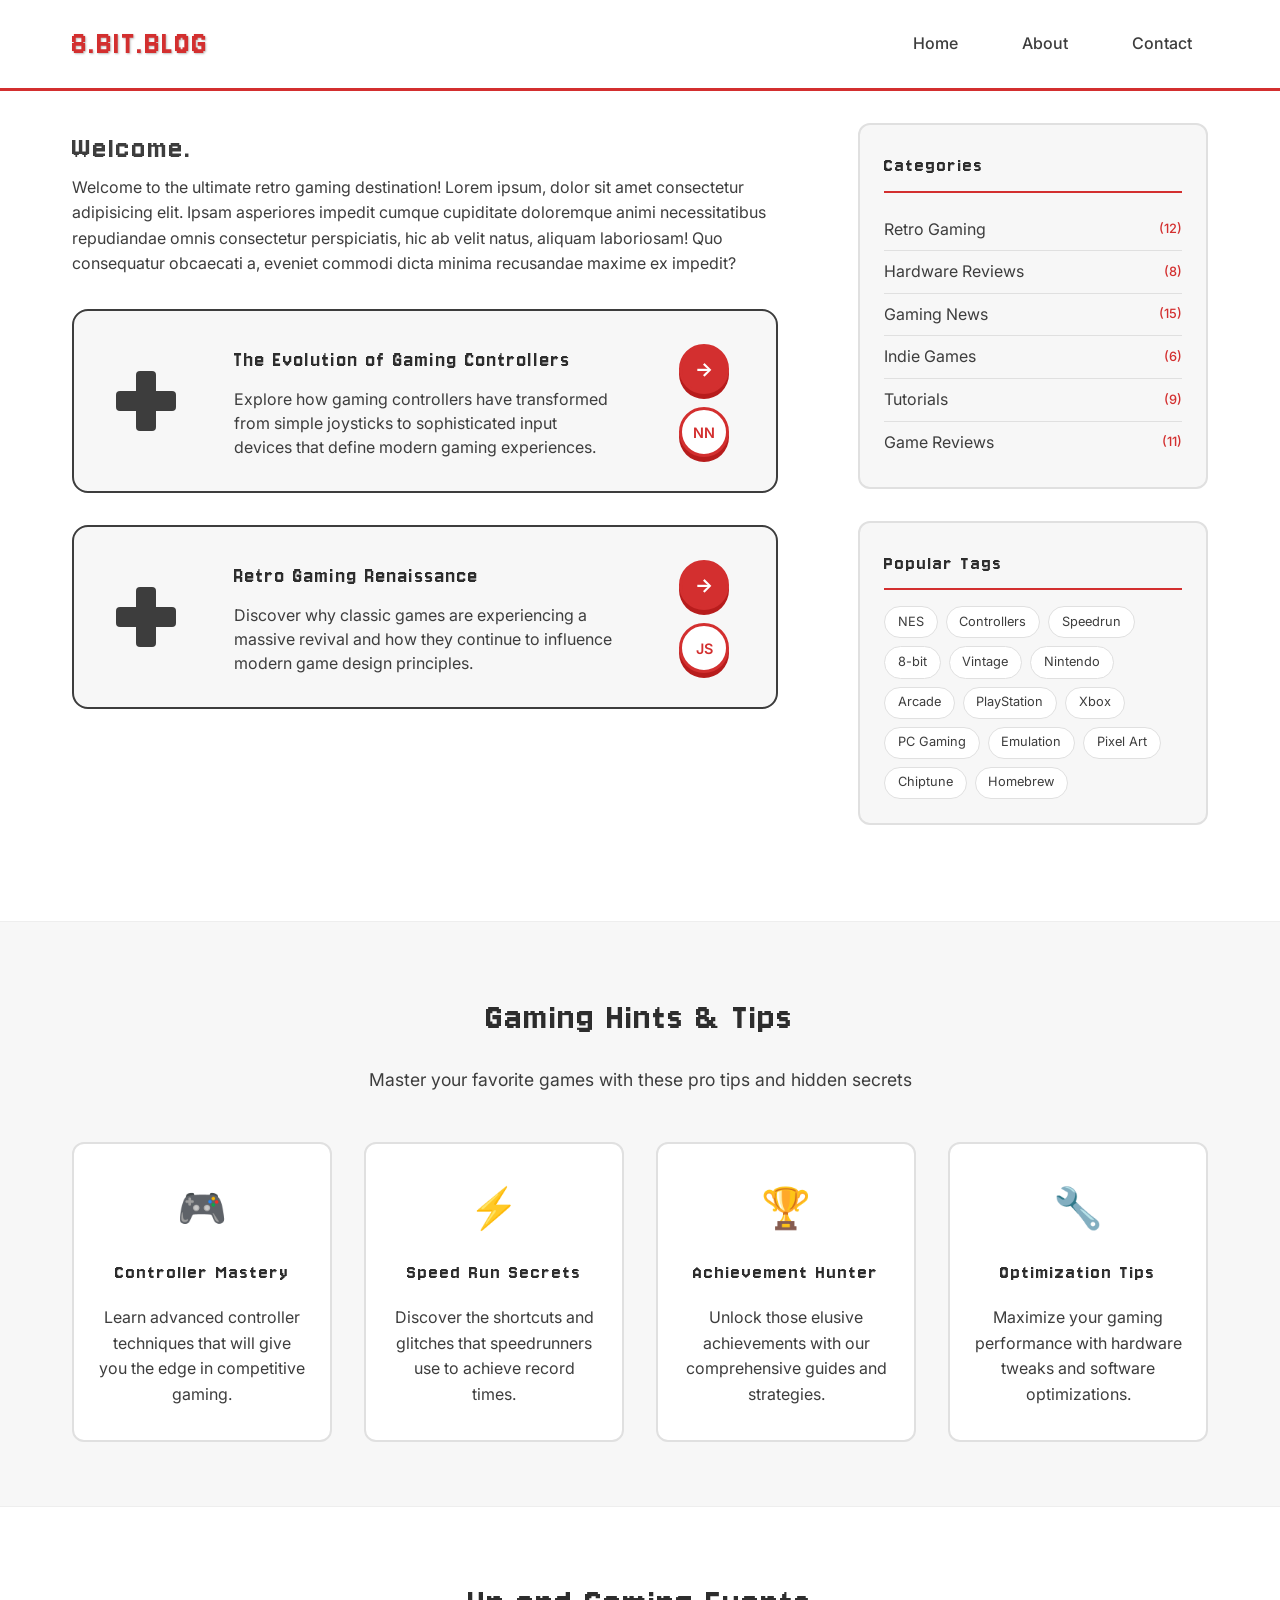
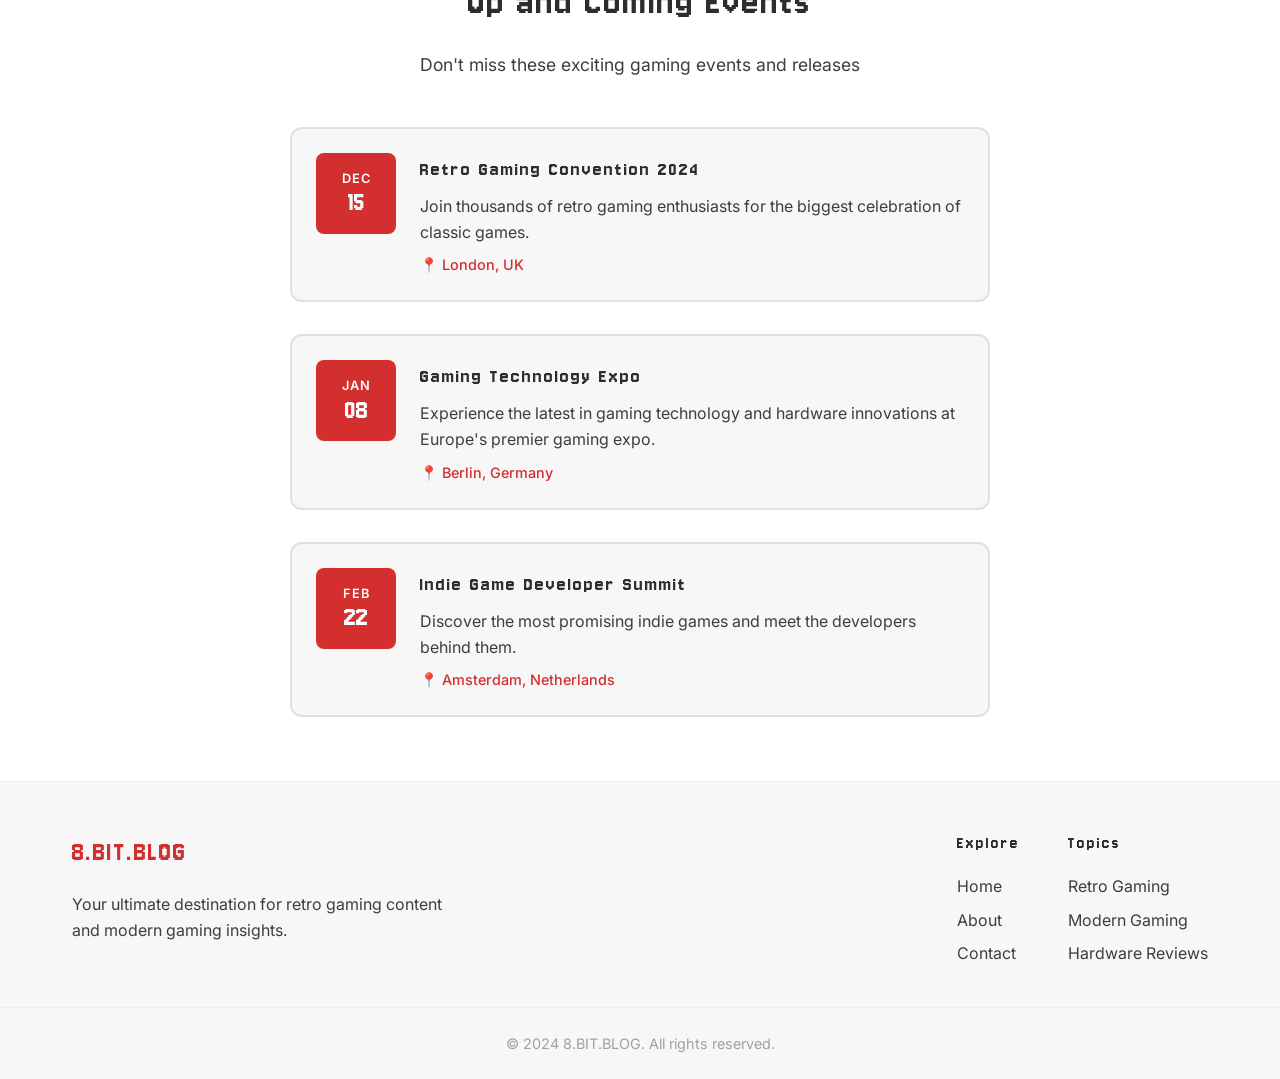
==== index.html @ d715e7f8 "add initial structure and pages" ====
<html lang="en">
  <head>
    <meta charset="UTF-8" />
    <meta name="viewport" content="width=device-width, initial-scale=1.0" />
    <title>8.BIT.BLOG - Nostalgic Gaming Experience</title>
    <link rel="stylesheet" href="assets/styles.css" />
  </head>
  <body>
    <nav class="navbar">
      <div class="nav-container">
        <a href="index.html" class="nav-logo">8.BIT.BLOG</a>
        <ul class="nav-links">
          <li><a href="index.html">Home</a></li>
          <li><a href="about.html">About</a></li>
          <li><a href="contact.html">Contact</a></li>
        </ul>
      </div>
    </nav>

    <div class="content">
      <div class="main-layout">
        <!-- Left Column - Blog Content -->
        <div class="blog-section">
          <h1>Welcome.</h1>
          <p>
            Welcome to the ultimate retro gaming destination! Lorem ipsum, dolor
            sit amet consectetur adipisicing elit. Ipsam asperiores impedit
            cumque cupiditate doloremque animi necessitatibus repudiandae omnis
            consectetur perspiciatis, hic ab velit natus, aliquam laboriosam!
            Quo consequatur obcaecati a, eveniet commodi dicta minima recusandae
            maxime ex impedit?
          </p>

          <!-- NES Gamepad Card Template -->
          <div class="gamepad-card">
            <div class="card-left">
              <div class="dpad">
                <div class="dpad-vertical"></div>
                <div class="dpad-horizontal"></div>
              </div>
            </div>

            <div class="card-content">
              <h3>The Evolution of Gaming Controllers</h3>
              <p>
                Explore how gaming controllers have transformed from simple
                joysticks to sophisticated input devices that define modern
                gaming experiences.
              </p>
            </div>

            <div class="card-right">
              <div class="action-buttons">
                <button class="action-btn read-more" title="Read More">
                  <span class="arrow">→</span>
                </button>
                <button class="action-btn author-btn" title="Author">
                  <span class="initials">NN</span>
                </button>
              </div>
            </div>
          </div>

          <!-- Second Card -->
          <div class="gamepad-card">
            <div class="card-left">
              <div class="dpad">
                <div class="dpad-vertical"></div>
                <div class="dpad-horizontal"></div>
              </div>
            </div>

            <div class="card-content">
              <h3>Retro Gaming Renaissance</h3>
              <p>
                Discover why classic games are experiencing a massive revival
                and how they continue to influence modern game design
                principles.
              </p>
            </div>

            <div class="card-right">
              <div class="action-buttons">
                <button class="action-btn read-more" title="Read More">
                  <span class="arrow">→</span>
                </button>
                <button class="action-btn author-btn" title="Author">
                  <span class="initials">JS</span>
                </button>
              </div>
            </div>
          </div>
        </div>
        <!-- End of Left Column -->

        <!-- Right Column - Tags and Categories -->
        <div class="sidebar-section">
          <!-- Categories -->
          <div class="sidebar-widget">
            <h3>Categories</h3>
            <ul class="category-list">
              <li><a href="#" class="category-item">Retro Gaming <span class="count">(12)</span></a></li>
              <li><a href="#" class="category-item">Hardware Reviews <span class="count">(8)</span></a></li>
              <li><a href="#" class="category-item">Gaming News <span class="count">(15)</span></a></li>
              <li><a href="#" class="category-item">Indie Games <span class="count">(6)</span></a></li>
              <li><a href="#" class="category-item">Tutorials <span class="count">(9)</span></a></li>
              <li><a href="#" class="category-item">Game Reviews <span class="count">(11)</span></a></li>
            </ul>
          </div>

          <!-- Tags -->
          <div class="sidebar-widget">
            <h3>Popular Tags</h3>
            <div class="tag-cloud">
              <a href="#" class="tag">NES</a>
              <a href="#" class="tag">Controllers</a>
              <a href="#" class="tag">Speedrun</a>
              <a href="#" class="tag">8-bit</a>
              <a href="#" class="tag">Vintage</a>
              <a href="#" class="tag">Nintendo</a>
              <a href="#" class="tag">Arcade</a>
              <a href="#" class="tag">PlayStation</a>
              <a href="#" class="tag">Xbox</a>
              <a href="#" class="tag">PC Gaming</a>
              <a href="#" class="tag">Emulation</a>
              <a href="#" class="tag">Pixel Art</a>
              <a href="#" class="tag">Chiptune</a>
              <a href="#" class="tag">Homebrew</a>
            </div>
          </div>

        </div>
      </div>
    </div>

    <!-- Gaming Hints Section - Full Width -->
    <div class="hints-section">
      <div class="hints-container">
        <h2>Gaming Hints & Tips</h2>
        <p class="hints-subtitle">
          Master your favorite games with these pro tips and hidden secrets
        </p>

        <div class="hints-grid">
          <div class="hint-card">
            <div class="hint-icon">🎮</div>
            <h3>Controller Mastery</h3>
            <p>
              Learn advanced controller techniques that will give you the edge
              in competitive gaming.
            </p>
          </div>

          <div class="hint-card">
            <div class="hint-icon">⚡</div>
            <h3>Speed Run Secrets</h3>
            <p>
              Discover the shortcuts and glitches that speedrunners use to
              achieve record times.
            </p>
          </div>

          <div class="hint-card">
            <div class="hint-icon">🏆</div>
            <h3>Achievement Hunter</h3>
            <p>
              Unlock those elusive achievements with our comprehensive guides
              and strategies.
            </p>
          </div>

          <div class="hint-card">
            <div class="hint-icon">🔧</div>
            <h3>Optimization Tips</h3>
            <p>
              Maximize your gaming performance with hardware tweaks and software
              optimizations.
            </p>
          </div>
        </div>
      </div>
    </div>

    <!-- Up and Coming Events Section -->
    <div class="events-section">
      <div class="events-container">
        <h2>Up and Coming Events</h2>
        <p class="events-subtitle">Don't miss these exciting gaming events and releases</p>
        
        <div class="events-timeline">
          <div class="event-item">
            <div class="event-date">
              <span class="month">DEC</span>
              <span class="day">15</span>
            </div>
            <div class="event-content">
              <h3>Retro Gaming Convention 2024</h3>
              <p>Join thousands of retro gaming enthusiasts for the biggest celebration of classic games.</p>
              <span class="event-location">📍 London, UK</span>
            </div>
          </div>
          
          <div class="event-item">
            <div class="event-date">
              <span class="month">JAN</span>
              <span class="day">08</span>
            </div>
            <div class="event-content">
              <h3>Gaming Technology Expo</h3>
              <p>Experience the latest in gaming technology and hardware innovations at Europe's premier gaming expo.</p>
              <span class="event-location">📍 Berlin, Germany</span>
            </div>
          </div>
          
          <div class="event-item">
            <div class="event-date">
              <span class="month">FEB</span>
              <span class="day">22</span>
            </div>
            <div class="event-content">
              <h3>Indie Game Developer Summit</h3>
              <p>Discover the most promising indie games and meet the developers behind them.</p>
              <span class="event-location">📍 Amsterdam, Netherlands</span>
            </div>
          </div>
        </div>
      </div>
    </div>

    <footer class="footer">
      <div class="footer-container">
        <div class="footer-brand">
          <h3>8.BIT.BLOG</h3>
          <p>
            Your ultimate destination for retro gaming content and modern gaming
            insights.
          </p>
        </div>

        <div class="footer-links">
          <div class="footer-section">
            <h4>Explore</h4>
            <ul>
              <li><a href="index.html">Home</a></li>
              <li><a href="about.html">About</a></li>
              <li><a href="contact.html">Contact</a></li>
            </ul>
          </div>

          <div class="footer-section">
            <h4>Topics</h4>
            <ul>
              <li><a href="#">Retro Gaming</a></li>
              <li><a href="#">Modern Gaming</a></li>
              <li><a href="#">Hardware Reviews</a></li>
            </ul>
          </div>
        </div>
      </div>

      <div class="footer-bottom">
        <p>&copy; 2024 8.BIT.BLOG. All rights reserved.</p>
      </div>
    </footer>
  </body>
</html>
---- assets/styles.css ----
/* Import fonts from Google Fonts */
@import url("https://fonts.googleapis.com/css2?family=Jersey+10&family=Inter:wght@300;400;500;600&display=swap");

/* Retro Gaming Color Scheme - Inspired by classic NES gamepad */
:root {
  --retro-dark: #2d2d2d;
  --retro-grey: #3d3d3d;
  --retro-light: #f7f7f7;
  --retro-red: #d32f2f;
  --retro-white: #ffffff;
  --retro-shadow: rgba(42, 42, 42, 0.3);
  --retro-letter-spacing: 2px;
}

/* Global styles */
* {
  margin: 0;
  padding: 0;
  box-sizing: border-box;
}
body {
  font-family: "Inter", sans-serif;
  background: var(--retro-white);
  min-height: 100vh;
  color: var(--retro-grey);
  line-height: 1.6;
}
/* Headings */
h1,
h2,
h3,
h4,
h5,
h6 {
  font-weight: normal;
  font-family: "Jersey 10", cursive;
  letter-spacing: var(--retro-letter-spacing);
}

/* Navbar styling */
.navbar {
  background: var(--retro-white);
  border-bottom: 3px solid var(--retro-red);
}

.nav-container {
  max-width: 1200px;
  margin: 0 auto;
  display: flex;
  justify-content: space-between;
  align-items: center;
  padding: 1rem 2rem;
}

.nav-logo {
  font-size: 2.2rem;
  color: var(--retro-red);
  text-decoration: none;
  text-shadow: 1px 1px 2px var(--retro-shadow);
  font-weight: normal;
  font-family: "Jersey 10", cursive;
  letter-spacing: var(--retro-letter-spacing);
}

.nav-links {
  display: flex;
  list-style: none;
  gap: 2rem;
}

.nav-links a {
  color: var(--retro-grey);
  text-decoration: none;
  font-family: "Inter", sans-serif;
  font-weight: 500;
  padding: 0.5rem 1rem;
  transition: all 0.1s ease;
}

.nav-links a:hover {
  color: var(--retro-red);
}

/* Main title styling */
.main-title {
  text-align: center;
  padding: 3rem 2rem;
  background: rgba(255, 255, 255, 0.1);
  margin: 2rem auto;
  max-width: 800px;
  border-radius: 12px;
  border: 3px solid var(--retro-dark);
  box-shadow: 0 8px 16px var(--retro-shadow);
}

.main-title h1 {
  font-size: 3.5rem;
  color: var(--retro-white);
  text-shadow: 3px 3px 0px var(--retro-red);
  margin-bottom: 1rem;
  font-family: "Jersey 10", cursive;
  letter-spacing: 2px;
}

.main-title .subtitle {
  font-size: 1.2rem;
  color: var(--retro-light);
  font-weight: 500;
  text-transform: uppercase;
  letter-spacing: 1px;
}

/* Content area styling */
.content {
  max-width: 1200px;
  margin: 0 auto;
  padding: 2rem;
}

.content p {
  font-family: "Inter", sans-serif;
  font-weight: 400;
  margin-bottom: 1rem;
}

/* Main Layout - Two Column */
.main-layout {
  display: grid;
  grid-template-columns: 1fr 350px;
  gap: 5rem;
  align-items: start;
}

.blog-section {
  min-width: 0; /* Prevents grid overflow */
}

/* Sidebar Section */
.sidebar-section {
  display: flex;
  flex-direction: column;
  gap: 2rem;
}

.sidebar-widget {
  background: var(--retro-light);
  border: 2px solid #e0e0e0;
  border-radius: 12px;
  padding: 1.5rem;
}

.sidebar-widget h3 {
  color: var(--retro-dark);
  margin-bottom: 1rem;
  font-size: 1.3rem;
  border-bottom: 2px solid var(--retro-red);
  padding-bottom: 0.5rem;
}

/* Categories */
.category-list {
  list-style: none;
  padding: 0;
  margin: 0;
}

.category-list li {
  border-bottom: 1px solid #e0e0e0;
  padding: 0.5rem 0;
}

.category-list li:last-child {
  border-bottom: none;
}

.category-item {
  font-family: 'Inter', sans-serif;
  color: var(--retro-grey);
  text-decoration: none;
  display: flex;
  justify-content: space-between;
  align-items: center;
  transition: color 0.2s ease;
}

.category-item:hover {
  color: var(--retro-red);
}

.count {
  font-size: 0.8rem;
  color: var(--retro-red);
  font-weight: 500;
}

/* Tag Cloud */
.tag-cloud {
  display: flex;
  flex-wrap: wrap;
  gap: 0.5rem;
}

.tag {
  font-family: 'Inter', sans-serif;
  background: var(--retro-white);
  color: var(--retro-grey);
  padding: 0.3rem 0.8rem;
  border-radius: 20px;
  text-decoration: none;
  font-size: 0.8rem;
  border: 1px solid #e0e0e0;
  transition: all 0.2s ease;
}

.tag:hover {
  background: var(--retro-red);
  color: var(--retro-white);
  border-color: var(--retro-red);
}


/* About Page Specific Styles */
.about-topics {
  margin: 2rem 0;
}

.topic-item {
  background: var(--retro-light);
  border: 2px solid #e0e0e0;
  border-radius: 12px;
  padding: 1.5rem;
  margin-bottom: 1rem;
  transition: all 0.3s ease;
}

.topic-item:hover {
  border-color: var(--retro-red);
  transform: translateY(-2px);
  box-shadow: 0 4px 12px rgba(0, 0, 0, 0.1);
}

.topic-item h3 {
  color: var(--retro-dark);
  margin-bottom: 0.5rem;
  font-size: 1.2rem;
}

.topic-item p {
  font-family: 'Inter', sans-serif;
  color: var(--retro-grey);
  line-height: 1.6;
  margin: 0;
}

/* Contact Form Styles */
.contact-form-section {
  margin: 2rem 0;
  background: var(--retro-light);
  border: 2px solid #e0e0e0;
  border-radius: 12px;
  padding: 2rem;
}

.contact-form-section h2 {
  margin-bottom: 1.5rem;
  color: var(--retro-dark);
}

.contact-form {
  display: flex;
  flex-direction: column;
  gap: 1.5rem;
}

.form-row {
  display: grid;
  grid-template-columns: 1fr 1fr;
  gap: 1rem;
}

.form-group {
  display: flex;
  flex-direction: column;
}

.form-group label {
  font-family: 'Inter', sans-serif;
  color: var(--retro-dark);
  font-weight: 500;
  margin-bottom: 0.5rem;
  font-size: 0.9rem;
}

.form-group input,
.form-group select,
.form-group textarea {
  font-family: 'Inter', sans-serif;
  padding: 0.8rem;
  border: 2px solid #e0e0e0;
  border-radius: 6px;
  font-size: 0.9rem;
  transition: border-color 0.2s ease;
  background: var(--retro-white);
}

.form-group input:focus,
.form-group select:focus,
.form-group textarea:focus {
  outline: none;
  border-color: var(--retro-red);
}

.form-group textarea {
  resize: vertical;
  min-height: 120px;
}

.checkbox-group {
  flex-direction: row;
  align-items: center;
  gap: 0.5rem;
}

.checkbox-label {
  display: flex;
  align-items: center;
  gap: 0.5rem;
  cursor: pointer;
  font-size: 0.9rem;
}

.checkbox-label input[type="checkbox"] {
  width: 18px;
  height: 18px;
  margin: 0;
}

.contact-submit-btn {
  background: var(--retro-red);
  color: var(--retro-white);
  padding: 1rem 2rem;
  border: none;
  border-radius: 6px;
  font-family: 'Inter', sans-serif;
  font-weight: 600;
  font-size: 1rem;
  cursor: pointer;
  transition: all 0.2s ease;
  align-self: flex-start;
  box-shadow: 0 4px 0 #b71c1c;
}

.contact-submit-btn:hover {
  transform: translateY(-2px);
  box-shadow: 0 6px 0 #b71c1c;
}

.contact-submit-btn:active {
  transform: translateY(2px);
  box-shadow: 0 2px 0 #b71c1c;
}

.contact-link {
  color: var(--retro-red);
  text-decoration: none;
  font-weight: 500;
  font-family: 'Inter', sans-serif;
  font-size: 0.9rem;
  margin-top: 0.5rem;
  display: inline-block;
}

.contact-link:hover {
  text-decoration: underline;
}

/* NES Gamepad Card Styling */
.gamepad-card {
  display: flex;
  align-items: center;
  background: var(--retro-light);
  border: 2px solid var(--retro-grey);
  border-radius: 16px;
  padding: 2rem;
  margin: 2rem 0;
  gap: 2rem;
  max-width: 800px;
}

/* Left side - D-Pad */
.card-left {
  flex: 0 0 80px;
  display: flex;
  justify-content: center;
  align-items: center;
}

.dpad {
  position: relative;
  width: 60px;
  height: 60px;
}

.dpad-horizontal,
.dpad-vertical {
  background: var(--retro-grey);
  position: absolute;
  border-radius: 4px;
}

.dpad-horizontal {
  width: 60px;
  height: 20px;
  top: 50%;
  left: 0;
  transform: translateY(-50%);
}

.dpad-vertical {
  width: 20px;
  height: 60px;
  left: 50%;
  top: 0;
  transform: translateX(-50%);
}

/* Center content */
.card-content {
  flex: 1;
  padding: 0 1rem;
}

.card-content h3 {
  color: var(--retro-dark);
  margin-bottom: 0.5rem;
  font-size: 1.4rem;
}

.card-content p {
  color: var(--retro-grey);
  margin: 0;
  line-height: 1.5;
}

/* Right side - Action buttons */
.card-right {
  flex: 0 0 80px;
  display: flex;
  justify-content: center;
  align-items: center;
}

.action-buttons {
  display: flex;
  flex-direction: column;
  gap: 0.8rem;
}

.action-btn {
  width: 50px;
  height: 50px;
  border-radius: 50%;
  border: 3px solid var(--retro-red);
  background: var(--retro-red);
  color: var(--retro-white);
  font-family: "Inter", sans-serif;
  font-weight: 600;
  cursor: pointer;
  transition: all 0.2s ease;
  display: flex;
  align-items: center;
  justify-content: center;
  box-shadow: 0 5px 0 #b71c1c;
}

.action-btn:active {
  transform: translateY(3px);
  box-shadow: 0 2px 0 #b71c1c;
}

.action-btn .arrow {
  font-size: 1.2rem;
  font-weight: bold;
}

.action-btn .initials {
  font-size: 0.9rem;
  font-weight: 600;
}

/* Author button styling */
.author-btn {
  background: var(--retro-white);
  color: var(--retro-red);
  border: 3px solid var(--retro-red);
  box-shadow: 0 5px 0 #b71c1c;
}

.author-btn:hover {
  background: var(--retro-red);
  color: var(--retro-white);
}

/* Gaming Hints Section */
.hints-section {
  background: var(--retro-light);
  border-top: 1px solid #eee;
  border-bottom: 1px solid #eee;
  margin-top: 4rem;
  padding: 4rem 0;
}

.hints-container {
  max-width: 1200px;
  margin: 0 auto;
  padding: 0 2rem;
  text-align: center;
}

.hints-section h2 {
  color: var(--retro-dark);
  font-size: 2.5rem;
  margin-bottom: 1rem;
}

.hints-subtitle {
  font-family: "Inter", sans-serif;
  color: var(--retro-grey);
  font-size: 1.1rem;
  margin-bottom: 3rem;
  max-width: 600px;
  margin-left: auto;
  margin-right: auto;
}

.hints-grid {
  display: grid;
  grid-template-columns: repeat(auto-fit, minmax(250px, 1fr));
  gap: 2rem;
  margin-top: 3rem;
}

.hint-card {
  background: var(--retro-white);
  border: 2px solid #e0e0e0;
  border-radius: 12px;
  padding: 2rem 1.5rem;
  text-align: center;
  transition: all 0.3s ease;
  cursor: pointer;
}

.hint-card:hover {
  border-color: var(--retro-red);
  transform: translateY(-4px);
  box-shadow: 0 8px 24px rgba(0, 0, 0, 0.1);
}

.hint-icon {
  font-size: 2.5rem;
  margin-bottom: 1rem;
  display: block;
}

.hint-card h3 {
  color: var(--retro-dark);
  margin-bottom: 1rem;
  font-size: 1.3rem;
}

.hint-card p {
  font-family: "Inter", sans-serif;
  color: var(--retro-grey);
  line-height: 1.6;
  margin: 0;
}

/* Events Section */
.events-section {
  background: var(--retro-white);
  padding: 4rem 0;
}

.events-container {
  max-width: 1200px;
  margin: 0 auto;
  padding: 0 2rem;
  text-align: center;
}

.events-section h2 {
  color: var(--retro-dark);
  font-size: 2.5rem;
  margin-bottom: 1rem;
}

.events-subtitle {
  font-family: 'Inter', sans-serif;
  color: var(--retro-grey);
  font-size: 1.1rem;
  margin-bottom: 3rem;
  max-width: 600px;
  margin-left: auto;
  margin-right: auto;
}

.events-timeline {
  display: flex;
  flex-direction: column;
  gap: 2rem;
  max-width: 700px;
  margin: 0 auto;
  text-align: left;
}

.event-item {
  display: flex;
  gap: 1.5rem;
  align-items: flex-start;
  padding: 1.5rem;
  background: var(--retro-light);
  border-radius: 12px;
  border: 2px solid #e0e0e0;
  transition: all 0.3s ease;
}

.event-item:hover {
  border-color: var(--retro-red);
  transform: translateY(-2px);
  box-shadow: 0 8px 24px rgba(0, 0, 0, 0.1);
}

.event-date {
  flex: 0 0 80px;
  text-align: center;
  background: var(--retro-red);
  color: var(--retro-white);
  border-radius: 8px;
  padding: 1rem 0.5rem;
  display: flex;
  flex-direction: column;
  justify-content: center;
}

.event-date .month {
  font-family: 'Inter', sans-serif;
  font-size: 0.8rem;
  font-weight: 600;
  text-transform: uppercase;
  letter-spacing: 1px;
}

.event-date .day {
  font-family: 'Jersey 10', cursive;
  font-size: 1.8rem;
  font-weight: normal;
  line-height: 1;
}

.event-content {
  flex: 1;
}

.event-content h3 {
  color: var(--retro-dark);
  margin-bottom: 0.5rem;
  font-size: 1.3rem;
}

.event-content p {
  font-family: 'Inter', sans-serif;
  color: var(--retro-grey);
  line-height: 1.6;
  margin-bottom: 0.5rem;
}

.event-location {
  font-family: 'Inter', sans-serif;
  color: var(--retro-red);
  font-size: 0.9rem;
  font-weight: 500;
}

/* Footer Styling */
.footer {
  border-top: 1px solid #eee;
  background: var(--retro-light);
  color: var(--retro-dark);
  margin-top: 0;
}

.footer-container {
  max-width: 1200px;
  margin: 0 auto;
  padding: 3rem 2rem 2rem;
  display: grid;
  grid-template-columns: 1fr 1fr;
  gap: 3rem;
  align-items: start;
}

.footer-brand h3 {
  color: var(--retro-red);
  margin-bottom: 1rem;
  font-size: 1.8rem;
}

.footer-brand p {
  font-family: "Inter", sans-serif;
  color: var(--retro-grey);
  line-height: 1.6;
  max-width: 400px;
}

.footer-links {
  display: flex;
  gap: 3rem;
  justify-content: flex-end;
}

.footer-section h4 {
  color: var(--retro-dark);
  margin-bottom: 1rem;
  font-size: 1.1rem;
}

.footer-section ul {
  list-style: none;
  padding: 0;
}

.footer-section li {
  margin-bottom: 0.5rem;
}

.footer-section a {
  color: var(--retro-grey);
  text-decoration: none;
  font-family: "Inter", sans-serif;
  font-weight: 400;
  transition: color 0.2s ease;
}

.footer-section a:hover {
  color: var(--retro-red);
}

.footer-bottom {
  border-top: 1px solid #eee;
  padding: 1.5rem 2rem;
  text-align: center;
}

.footer-bottom p {
  font-family: "Inter", sans-serif;
  color: #a0a0a0;
  margin: 0;
  font-size: 0.9rem;
}

/* Responsive design */
@media (max-width: 768px) {
  .nav-container {
    flex-direction: column;
    gap: 1rem;
  }

  .nav-links {
    gap: 1rem;
  }

  .main-title h1 {
    font-size: 2.5rem;
  }

  .navbar {
    padding: 1rem;
  }

  /* Responsive main layout */
  .main-layout {
    grid-template-columns: 1fr;
    gap: 2rem;
  }

  .sidebar-section {
    order: -1; /* Move sidebar above blog content on mobile */
  }

  .sidebar-widget {
    padding: 1rem;
  }

  .tag-cloud {
    gap: 0.3rem;
  }

  .tag {
    font-size: 0.75rem;
    padding: 0.25rem 0.6rem;
  }

  /* Responsive contact form */
  .contact-form-section {
    padding: 1.5rem;
  }

  .form-row {
    grid-template-columns: 1fr;
    gap: 0;
  }

  /* Responsive gamepad card */
  .gamepad-card {
    flex-direction: column;
    text-align: center;
    padding: 1.5rem;
    gap: 1.5rem;
  }

  .card-left,
  .card-right {
    flex: none;
  }

  .action-buttons {
    flex-direction: row;
    justify-content: center;
    gap: 1rem;
  }

  .dpad {
    width: 50px;
    height: 50px;
  }

  .dpad-horizontal {
    width: 50px;
    height: 16px;
  }

  .dpad-vertical {
    width: 16px;
    height: 50px;
  }

  /* Responsive hints section */
  .hints-section {
    padding: 3rem 0;
  }

  .hints-container {
    padding: 0 1rem;
  }

  .hints-section h2 {
    font-size: 2rem;
  }

  .hints-grid {
    grid-template-columns: 1fr;
    gap: 1.5rem;
  }

  .hint-card {
    padding: 1.5rem;
  }

  /* Responsive events section */
  .events-section {
    padding: 3rem 0;
  }

  .events-container {
    padding: 0 1rem;
  }

  .events-section h2 {
    font-size: 2rem;
  }

  .events-timeline {
    max-width: 100%;
  }

  .event-item {
    padding: 1.2rem;
    gap: 1rem;
  }

  .event-date {
    flex: 0 0 70px;
    padding: 0.8rem 0.5rem;
  }

  .event-date .day {
    font-size: 1.5rem;
  }

  /* Responsive footer */
  .footer-container {
    grid-template-columns: 1fr;
    gap: 2rem;
    padding: 2rem 1rem 1.5rem;
  }

  .footer-links {
    justify-content: flex-start;
    gap: 2rem;
  }

  .footer-bottom {
    padding: 1rem;
  }
}
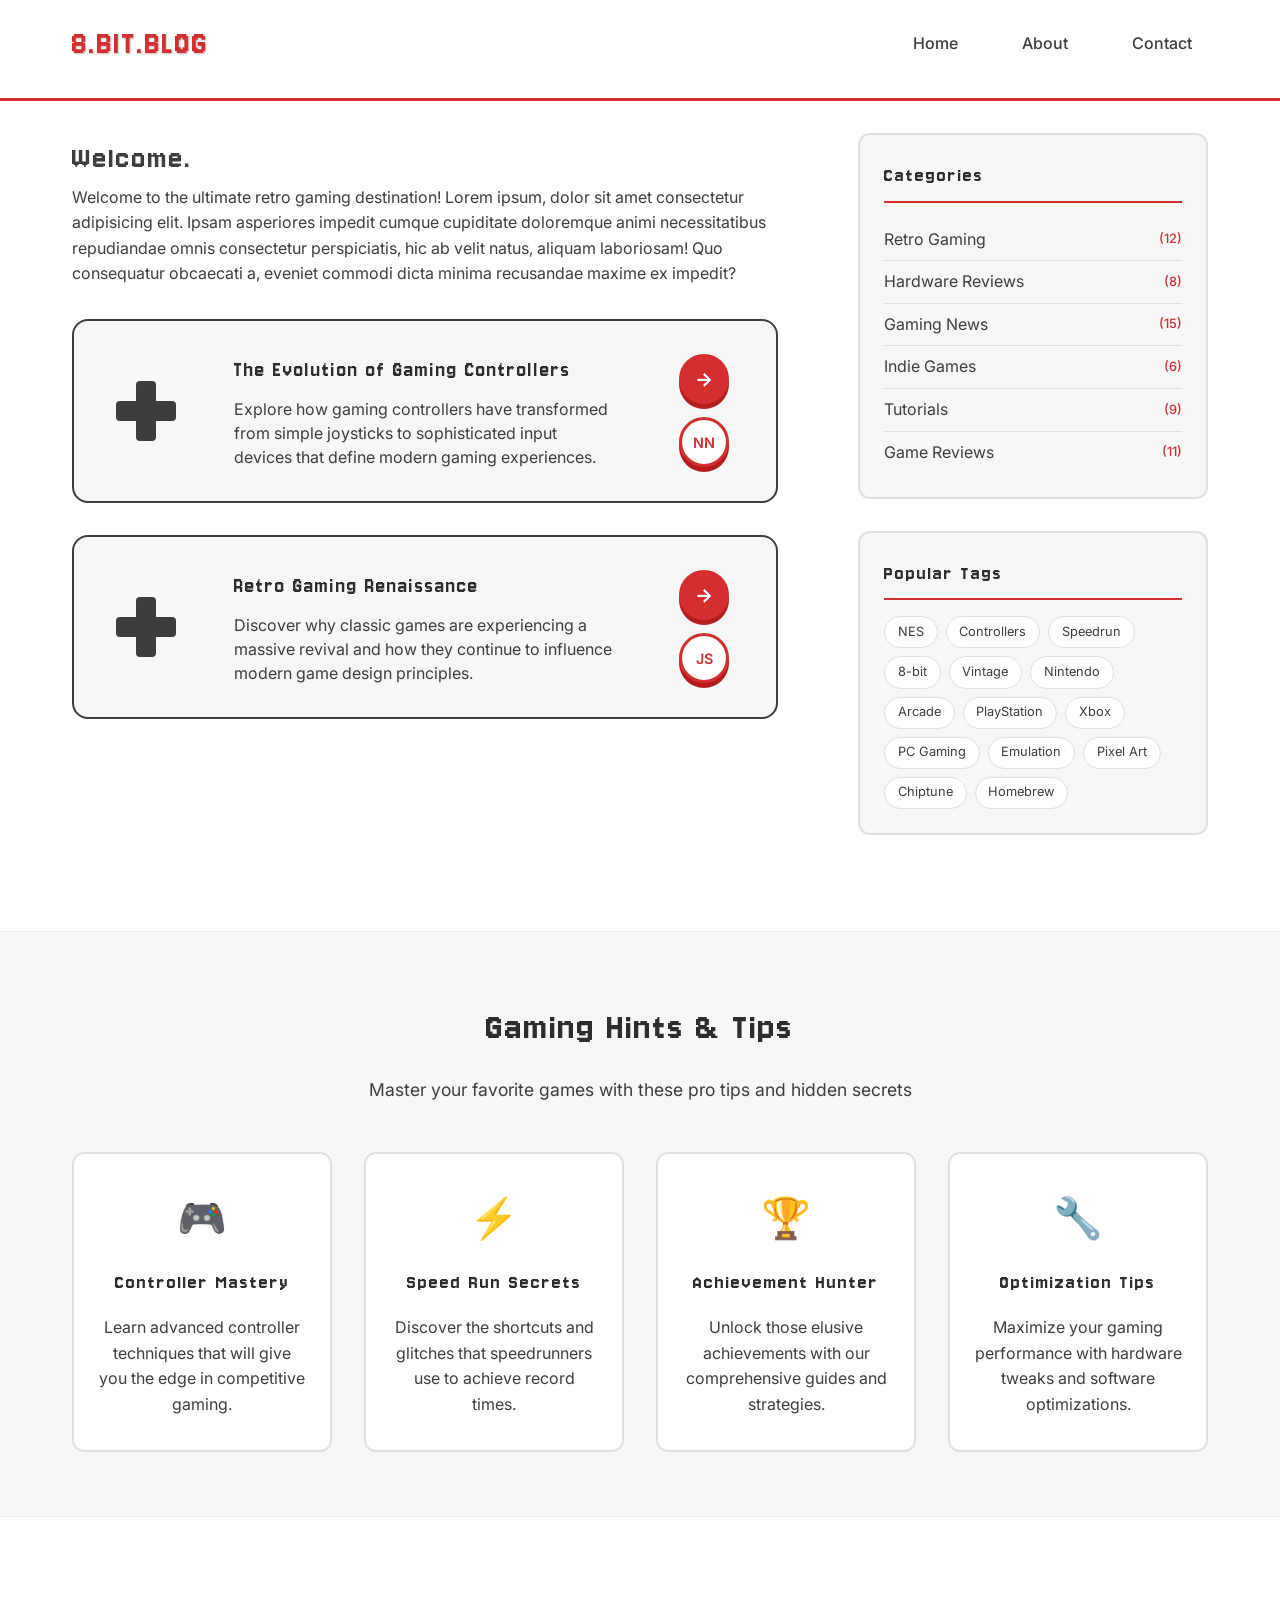
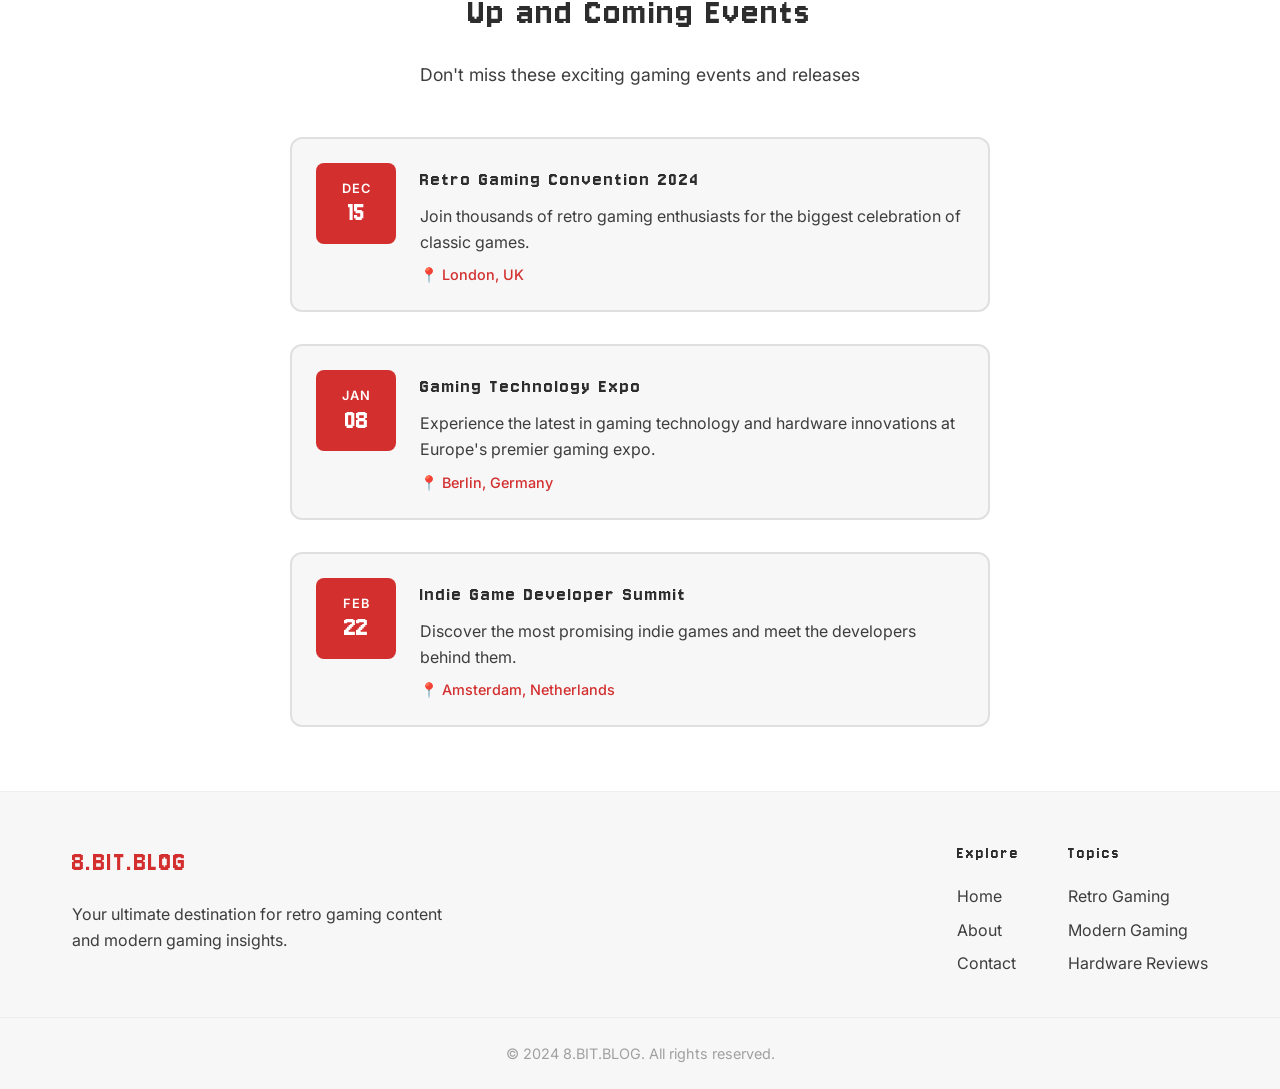
==== commit f4ca0213: "update homepage title" ====
--- a/index.html
+++ b/index.html
@@ -2,7 +2,7 @@
   <head>
     <meta charset="UTF-8" />
     <meta name="viewport" content="width=device-width, initial-scale=1.0" />
-    <title>8.BIT.BLOG - Nostalgic Gaming Experience</title>
+    <title>8.BIT.BLOG - Nostalgic Gaming Experience!</title>
     <link rel="stylesheet" href="assets/styles.css" />
   </head>
   <body>
--- a/assets/styles.css
+++ b/assets/styles.css
@@ -41,6 +41,7 @@
 .navbar {
   background: var(--retro-white);
   border-bottom: 3px solid var(--retro-red);
+  padding-bottom: 10px;
 }
 
 .nav-container {
@@ -174,7 +175,7 @@
 }
 
 .category-item {
-  font-family: 'Inter', sans-serif;
+  font-family: "Inter", sans-serif;
   color: var(--retro-grey);
   text-decoration: none;
   display: flex;
@@ -201,7 +202,7 @@
 }
 
 .tag {
-  font-family: 'Inter', sans-serif;
+  font-family: "Inter", sans-serif;
   background: var(--retro-white);
   color: var(--retro-grey);
   padding: 0.3rem 0.8rem;
@@ -217,7 +218,6 @@
   color: var(--retro-white);
   border-color: var(--retro-red);
 }
-
 
 /* About Page Specific Styles */
 .about-topics {
@@ -246,7 +246,7 @@
 }
 
 .topic-item p {
-  font-family: 'Inter', sans-serif;
+  font-family: "Inter", sans-serif;
   color: var(--retro-grey);
   line-height: 1.6;
   margin: 0;
@@ -284,7 +284,7 @@
 }
 
 .form-group label {
-  font-family: 'Inter', sans-serif;
+  font-family: "Inter", sans-serif;
   color: var(--retro-dark);
   font-weight: 500;
   margin-bottom: 0.5rem;
@@ -294,7 +294,7 @@
 .form-group input,
 .form-group select,
 .form-group textarea {
-  font-family: 'Inter', sans-serif;
+  font-family: "Inter", sans-serif;
   padding: 0.8rem;
   border: 2px solid #e0e0e0;
   border-radius: 6px;
@@ -341,7 +341,7 @@
   padding: 1rem 2rem;
   border: none;
   border-radius: 6px;
-  font-family: 'Inter', sans-serif;
+  font-family: "Inter", sans-serif;
   font-weight: 600;
   font-size: 1rem;
   cursor: pointer;
@@ -364,7 +364,7 @@
   color: var(--retro-red);
   text-decoration: none;
   font-weight: 500;
-  font-family: 'Inter', sans-serif;
+  font-family: "Inter", sans-serif;
   font-size: 0.9rem;
   margin-top: 0.5rem;
   display: inline-block;
@@ -595,7 +595,7 @@
 }
 
 .events-subtitle {
-  font-family: 'Inter', sans-serif;
+  font-family: "Inter", sans-serif;
   color: var(--retro-grey);
   font-size: 1.1rem;
   margin-bottom: 3rem;
@@ -643,7 +643,7 @@
 }
 
 .event-date .month {
-  font-family: 'Inter', sans-serif;
+  font-family: "Inter", sans-serif;
   font-size: 0.8rem;
   font-weight: 600;
   text-transform: uppercase;
@@ -651,7 +651,7 @@
 }
 
 .event-date .day {
-  font-family: 'Jersey 10', cursive;
+  font-family: "Jersey 10", cursive;
   font-size: 1.8rem;
   font-weight: normal;
   line-height: 1;
@@ -668,14 +668,14 @@
 }
 
 .event-content p {
-  font-family: 'Inter', sans-serif;
+  font-family: "Inter", sans-serif;
   color: var(--retro-grey);
   line-height: 1.6;
   margin-bottom: 0.5rem;
 }
 
 .event-location {
-  font-family: 'Inter', sans-serif;
+  font-family: "Inter", sans-serif;
   color: var(--retro-red);
   font-size: 0.9rem;
   font-weight: 500;
@@ -911,5 +911,6 @@
 
   .footer-bottom {
     padding: 1rem;
-  }
-}
+    margin: 1rem;
+  }
+}
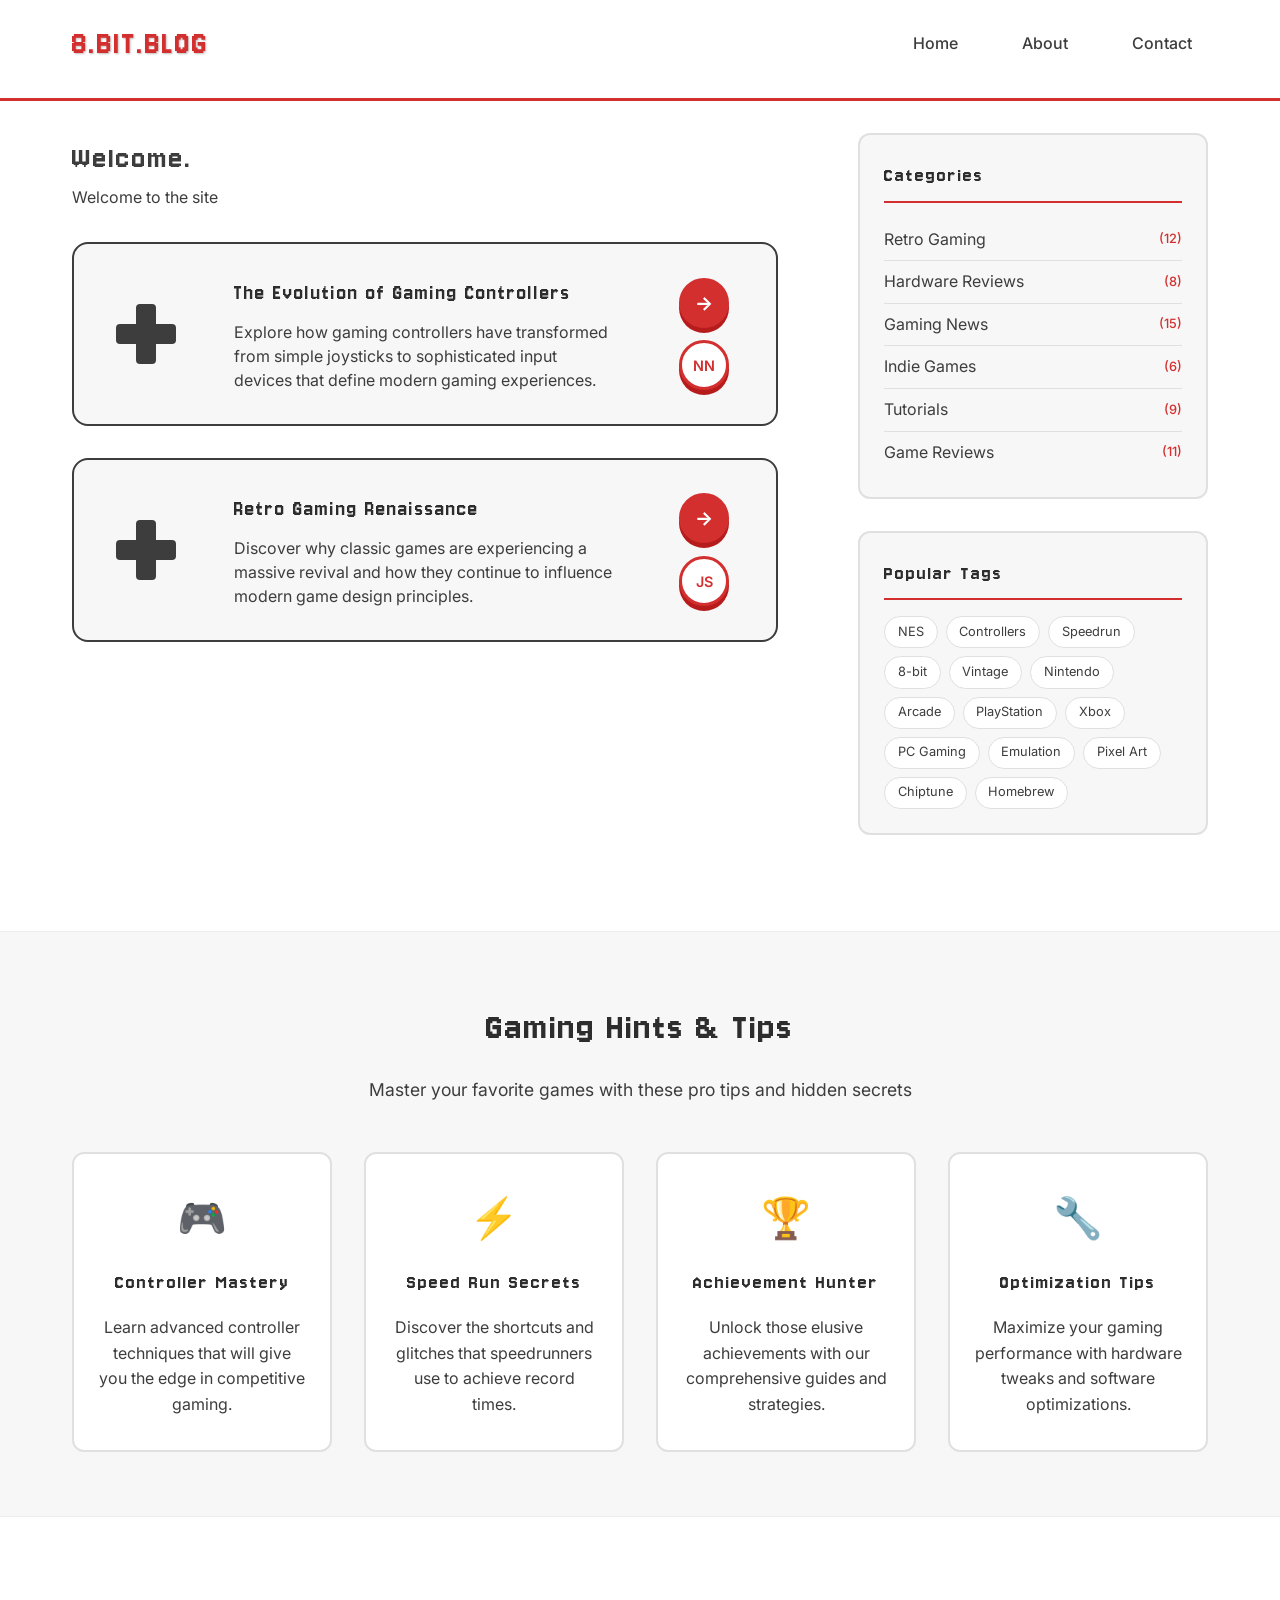
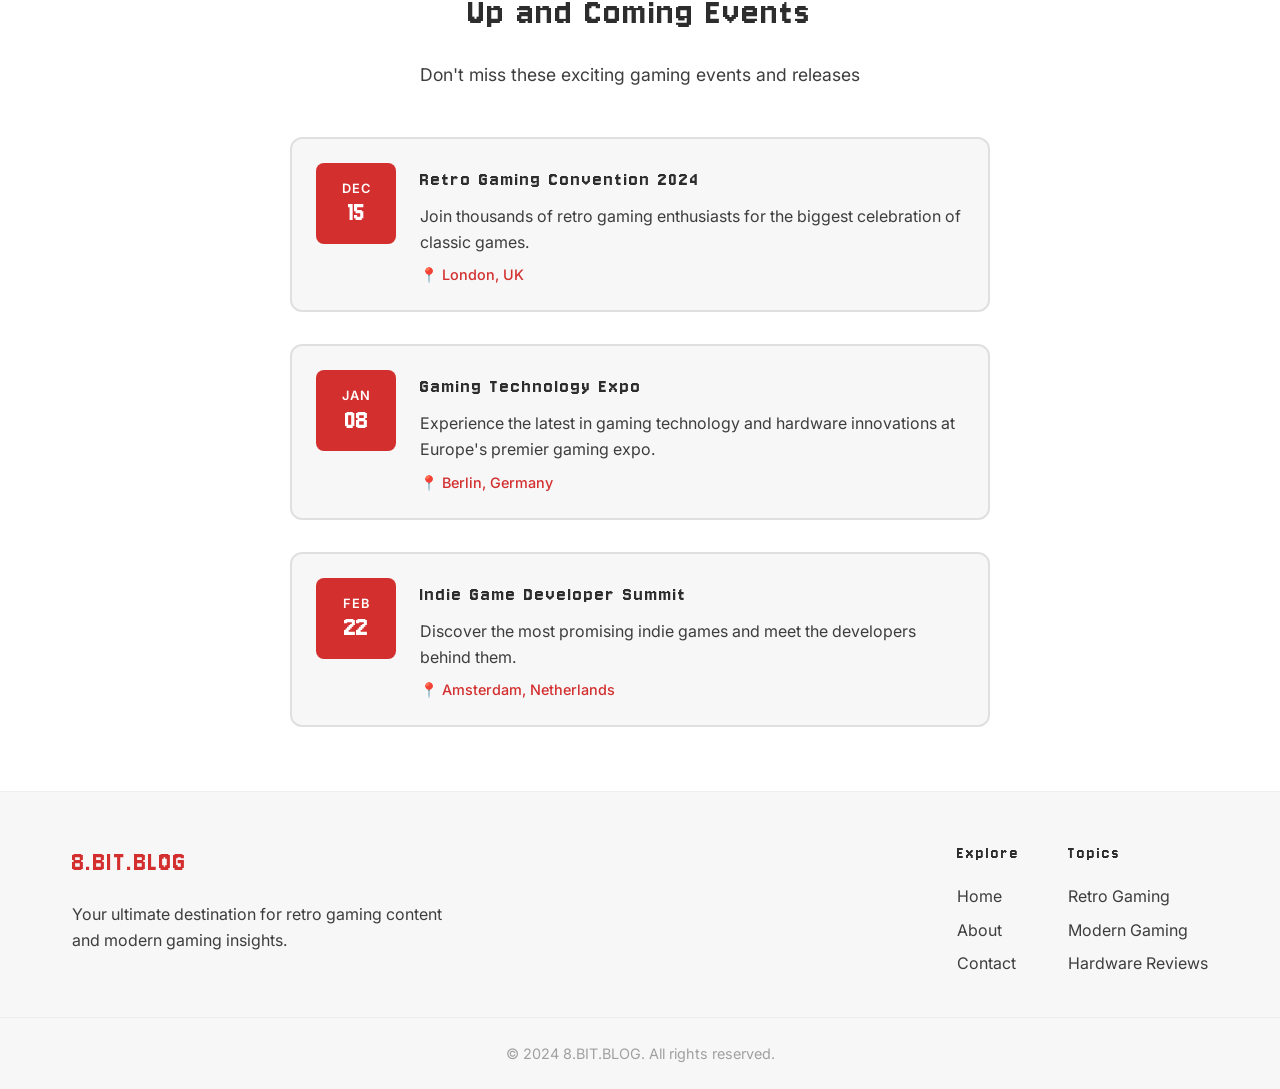
==== commit c414c12c: "change greeting" ====
--- a/index.html
+++ b/index.html
@@ -2,7 +2,7 @@
   <head>
     <meta charset="UTF-8" />
     <meta name="viewport" content="width=device-width, initial-scale=1.0" />
-    <title>8.BIT.BLOG - Nostalgic Gaming Experience!</title>
+    <title>8.BIT.BLOG - Nostalgic Gaming Experiences!</title>
     <link rel="stylesheet" href="assets/styles.css" />
   </head>
   <body>
@@ -23,12 +23,7 @@
         <div class="blog-section">
           <h1>Welcome.</h1>
           <p>
-            Welcome to the ultimate retro gaming destination! Lorem ipsum, dolor
-            sit amet consectetur adipisicing elit. Ipsam asperiores impedit
-            cumque cupiditate doloremque animi necessitatibus repudiandae omnis
-            consectetur perspiciatis, hic ab velit natus, aliquam laboriosam!
-            Quo consequatur obcaecati a, eveniet commodi dicta minima recusandae
-            maxime ex impedit?
+          Welcome to the site
           </p>
 
           <!-- NES Gamepad Card Template -->
--- a/assets/styles.css
+++ b/assets/styles.css
@@ -612,6 +612,22 @@
   margin: 0 auto;
   text-align: left;
 }
+.event-item {
+  display: flex;
+  gap: 1.5rem;
+  align-items: flex-start;
+  padding: 1.5rem;
+  background: var(--retro-light);
+  border-radius: 12px;
+  border: 2px solid #e0e0e0;
+  transition: all 0.3s ease;
+}
+
+.event-item:hover {
+  border-color: var(--retro-red);
+  transform: translateY(-2px);
+  box-shadow: 0 8px 24px rgba(0, 0, 0, 0.1);
+}
 
 .event-item {
   display: flex;
